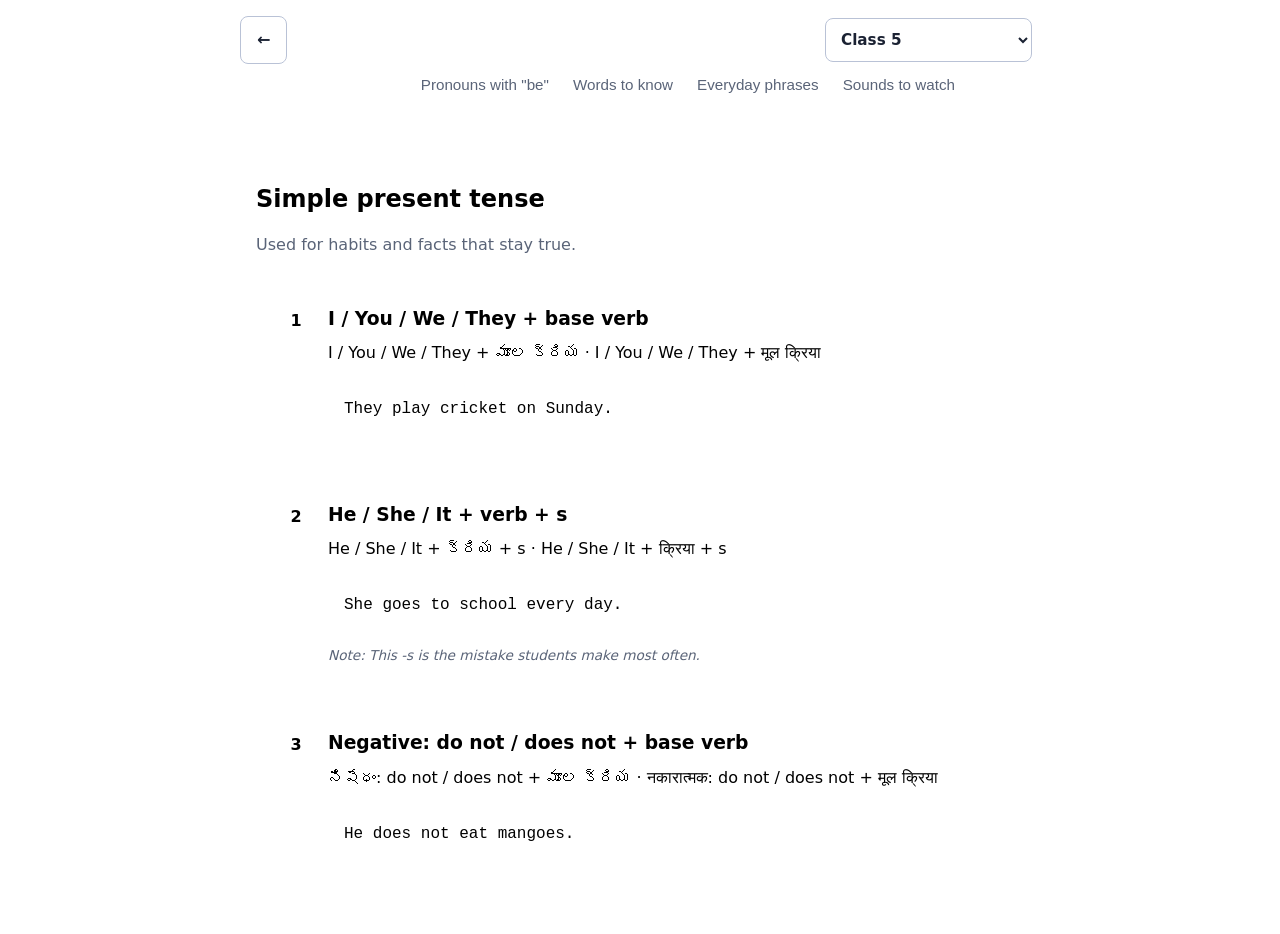
==== cheatsheet.html @ b056f072 "Rebuild as a multi-page quiz app with runtime question generation Replaces the single-file prototype" ====
<!doctype html>
<html lang="en">
<head>
  <meta charset="utf-8">
  <meta name="viewport" content="width=device-width, initial-scale=1">
  <title>Cheatsheet — QuizMaster</title>
  <meta name="description" content="Class reference sheet: grammar rules, vocabulary and phrases in English, Telugu and Hindi.">
  <link rel="stylesheet" href="assets/home.css">
  <link rel="stylesheet" href="assets/quiz.css">
</head>
<body class="quiz-body">

  <div id="cheatsheet-screen">
    <header class="page-header sticky-header">
      <div class="header-inner">
        <a id="btn-back" class="btn btn-icon" href="index.html" aria-label="Back to setup">←</a>
        <h1 class="page-title mb-0">Cheatsheet</h1>
        <div class="class-badge">
          <label class="sr-only" for="cs-class-select">Class</label>
          <select id="cs-class-select"></select>
        </div>
      </div>
      <div id="cheatsheet-tabs" class="tabs-scrollable mt-2"></div>
    </header>

    <main id="cheatsheet-content" class="cheatsheet-main"></main>
  </div>

<script src="assets/data-loader.js"></script>
  <script src="assets/cheatsheet.js"></script>
  <script>
  (function () {
    'use strict';

    var selectEl  = document.getElementById('cs-class-select');
    var tabsEl    = document.getElementById('cheatsheet-tabs');
    var contentEl = document.getElementById('cheatsheet-content');
    var csData    = null;

    function savedClass() {
      try {
        var cfg = JSON.parse(localStorage.getItem('quizSessionConfig'));
        return cfg && cfg.class ? Number(cfg.class) : null;
      } catch (e) { return null; }
    }

    function requestedClass() {
      var m = /[?&]class=(\d+)/.exec(window.location.search);
      return m ? Number(m[1]) : null;
    }

    function classesWithSheets() {
      if (!csData || !csData.sheets) return [];
      return csData.sheets.map(function (s) { return s.class; }).sort(function (a, b) { return a - b; });
    }

    function buildSelect(selected) {
      var available = classesWithSheets();
      selectEl.innerHTML = '';
      for (var c = 1; c <= 10; c++) {
        var opt = document.createElement('option');
        opt.value = String(c);
        opt.textContent = 'Class ' + c + (available.indexOf(c) === -1 ? ' \u00b7 none yet' : '');
        selectEl.appendChild(opt);
      }
      selectEl.value = String(selected);
    }

    function show(classNumber) {
      var sheet = window.Cheatsheet.findSheet(csData, classNumber);
      if (!sheet) {
        tabsEl.innerHTML = '';
        contentEl.innerHTML = '<div class="cs-section active">' +
          '<h2 class="cs-section-title">Nothing here yet</h2>' +
          '<p class="cs-section-desc">No cheatsheet has been written for Class ' +
          classNumber + ' yet. Try Class ' + (classesWithSheets().join(' or Class ') || '5') + '.</p></div>';
        return;
      }
      window.Cheatsheet.render(sheet, tabsEl, contentEl);
    }

    function start(data) {
      csData = data;
      var initial = requestedClass() || savedClass() || classesWithSheets()[0] || 5;
      buildSelect(initial);
      show(initial);
      selectEl.addEventListener('change', function () {
        show(Number(selectEl.value));
      });
    }

    DataLoader.loadOne('data/en-te-hi-cheatsheet.json', 'data/en-te-hi-cheatsheet.json')
      .then(function (res) { start(res.data); })
      .catch(function (err) {
        contentEl.innerHTML = '<div class="cs-section active">' +
          '<h2 class="cs-section-title">Could not load the cheatsheet</h2>' +
          '<p class="cs-section-desc">Please open this page from the setup screen.</p></div>';
        if (window.console) console.error('[QuizMaster] cheatsheet load failed:', err);
      });
  })();
  </script>
  <!-- Offline Data Fallbacks (Injected by build_offline.py) -->
  <script type="application/json" data-file="data/en-te-hi-cheatsheet.json">
{
  "$schema": "../schemas/cheatsheet.schema.json",
  "schemaVersion": "1.0.0",
  "fileType": "cheatsheet",
  "languages": ["en", "te", "hi"],
  "updated": "2026-08-01",
  "description": "Browsable reference sheets for Class 5 and Class 8. Five sections each, one of every section type.",
  "sheets": [
    {
      "class": 5,
      "title": {
        "en": "Class 5 — English reference sheet",
        "te": "5వ తరగతి — ఆంగ్ల సూచిక పత్రం",
        "hi": "कक्षा 5 — अंग्रेज़ी संदर्भ पत्र"
      },
      "sections": [
        {
          "id": "c5-simple-present",
          "type": "rules",
          "category": "Grammar",
          "title": {
            "en": "Simple present tense",
            "te": "సింపుల్ ప్రెజెంట్ కాలం",
            "hi": "सिंपल प्रेज़ेंट काल"
          },
          "summary": {
            "en": "Used for habits and facts that stay true.",
            "te": "అలవాట్లకు, ఎప్పుడూ నిజమైన విషయాలకు వాడతారు.",
            "hi": "आदतों और हमेशा सच रहने वाली बातों के लिए प्रयोग होता है।"
          },
          "quizLink": { "category": "Grammar", "tags": ["tenses", "beginner"] },
          "items": [
            {
              "id": "c5-sp-1",
              "rule": {
                "en": "I / You / We / They + base verb",
                "te": "I / You / We / They + మూల క్రియ",
                "hi": "I / You / We / They + मूल क्रिया"
              },
              "examples": [
                { "en": "They play cricket on Sunday.", "te": "They play cricket on Sunday.", "hi": "They play cricket on Sunday." }
              ]
            },
            {
              "id": "c5-sp-2",
              "rule": {
                "en": "He / She / It + verb + s",
                "te": "He / She / It + క్రియ + s",
                "hi": "He / She / It + क्रिया + s"
              },
              "examples": [
                { "en": "She goes to school every day.", "te": "She goes to school every day.", "hi": "She goes to school every day." }
              ],
              "note": {
                "en": "This -s is the mistake students make most often.",
                "te": "విద్యార్థులు ఎక్కువగా పొరపాటు చేసేది ఈ -s దగ్గరే.",
                "hi": "छात्र सबसे अधिक ग़लती इसी -s में करते हैं।"
              }
            },
            {
              "id": "c5-sp-3",
              "rule": {
                "en": "Negative: do not / does not + base verb",
                "te": "నిషేధం: do not / does not + మూల క్రియ",
                "hi": "नकारात्मक: do not / does not + मूल क्रिया"
              },
              "examples": [
                { "en": "He does not eat mangoes.", "te": "He does not eat mangoes.", "hi": "He does not eat mangoes." }
              ]
            }
          ]
        },
        {
          "id": "c5-pronoun-table",
          "type": "table",
          "category": "Grammar",
          "title": {
            "en": "Pronouns with \"be\"",
            "te": "\"be\" క్రియతో సర్వనామాలు",
            "hi": "\"be\" के साथ सर्वनाम"
          },
          "quizLink": { "category": "Grammar", "tags": ["beginner", "pronouns"] },
          "columns": [
            { "en": "Pronoun", "te": "సర్వనామం", "hi": "सर्वनाम" },
            { "en": "Present", "te": "వర్తమానం", "hi": "वर्तमान" },
            { "en": "Past", "te": "భూతకాలం", "hi": "भूतकाल" }
          ],
          "rows": [
            [
              { "en": "I", "te": "నేను", "hi": "मैं" },
              { "en": "am", "te": "am", "hi": "am" },
              { "en": "was", "te": "was", "hi": "was" }
            ],
            [
              { "en": "You / We / They", "te": "నువ్వు / మేము / వాళ్ళు", "hi": "तुम / हम / वे" },
              { "en": "are", "te": "are", "hi": "are" },
              { "en": "were", "te": "were", "hi": "were" }
            ],
            [
              { "en": "He / She / It", "te": "అతను / ఆమె / అది", "hi": "वह / यह" },
              { "en": "is", "te": "is", "hi": "is" },
              { "en": "was", "te": "was", "hi": "was" }
            ]
          ]
        },
        {
          "id": "c5-core-vocabulary",
          "type": "vocab-list",
          "category": "Vocabulary Building",
          "title": {
            "en": "Words to know",
            "te": "తెలుసుకోవలసిన పదాలు",
            "hi": "जानने योग्य शब्द"
          },
          "quizLink": { "category": "Vocabulary Building", "tags": ["intermediate"] },
          "items": [
            {
              "term": { "en": "courage", "te": "ధైర్యం", "hi": "साहस" },
              "partOfSpeech": "noun",
              "example": {
                "en": "She showed great courage during the flood.",
                "te": "వరద సమయంలో ఆమె ఎంతో ధైర్యాన్ని చూపింది.",
                "hi": "बाढ़ के समय उसने बहुत साहस दिखाया।"
              },
              "sourceId": "voc-courage"
            },
            {
              "term": { "en": "gather", "te": "సేకరించు", "hi": "इकट्ठा करना" },
              "partOfSpeech": "verb",
              "sourceId": "voc-gather"
            },
            {
              "term": { "en": "generous", "te": "ఉదారమైన", "hi": "उदार" },
              "partOfSpeech": "adjective",
              "sourceId": "voc-generous"
            },
            {
              "term": { "en": "journey", "te": "ప్రయాణం", "hi": "यात्रा" },
              "partOfSpeech": "noun",
              "sourceId": "voc-journey"
            }
          ]
        },
        {
          "id": "c5-everyday-phrases",
          "type": "phrase-list",
          "category": "Phrase Learning",
          "title": {
            "en": "Everyday phrases",
            "te": "నిత్యజీవిత పదబంధాలు",
            "hi": "रोज़मर्रा के वाक्यांश"
          },
          "quizLink": { "category": "Phrase Learning", "tags": ["daily"] },
          "items": [
            {
              "phrase": { "en": "Excuse me", "te": "క్షమించండి", "hi": "सुनिए / माफ़ कीजिए" },
              "meaning": {
                "en": "a polite way to get attention or to pass by",
                "te": "దృష్టిని ఆకర్షించడానికి లేదా పక్కనుంచి వెళ్ళడానికి మర్యాదపూర్వక మాట",
                "hi": "ध्यान खींचने या पास से निकलने का विनम्र तरीका"
              },
              "register": "neutral",
              "sourceId": "phr-excuse-me"
            },
            {
              "phrase": { "en": "By the way", "te": "అన్నట్టు", "hi": "वैसे" },
              "meaning": {
                "en": "used to add something off the main topic",
                "te": "ప్రధాన విషయం కాని దాన్ని జోడించడానికి",
                "hi": "मुख्य विषय से हटकर कुछ जोड़ने के लिए"
              },
              "register": "informal",
              "sourceId": "phr-by-the-way"
            },
            {
              "phrase": { "en": "As soon as possible", "te": "వీలైనంత త్వరగా", "hi": "जितनी जल्दी हो सके" },
              "meaning": {
                "en": "at the earliest time you can manage",
                "te": "సాధ్యమైనంత తొందరగా",
                "hi": "जितना जल्दी संभव हो"
              },
              "register": "neutral",
              "sourceId": "phr-asap"
            }
          ]
        },
        {
          "id": "c5-speaking-tips",
          "type": "tips",
          "category": "Pronunciation Awareness",
          "title": {
            "en": "Sounds to watch",
            "te": "గమనించవలసిన ధ్వనులు",
            "hi": "ध्यान देने योग्य ध्वनियाँ"
          },
          "quizLink": { "category": "Pronunciation Awareness", "tags": ["beginner"] },
          "items": [
            {
              "tip": {
                "en": "\"v\" and \"w\" are different: van and won do not start alike.",
                "te": "\"v\", \"w\" వేరు వేరు: van, won ఒకేలా మొదలవవు.",
                "hi": "\"v\" और \"w\" अलग हैं: van और won की शुरुआत एक जैसी नहीं है।"
              }
            },
            {
              "tip": {
                "en": "The -ed ending is often just a /t/ or /d/ sound, not a full syllable: walked = walkt.",
                "te": "-ed చివర తరచుగా కేవలం /t/ లేదా /d/ ధ్వని మాత్రమే, పూర్తి అక్షరం కాదు: walked = walkt.",
                "hi": "-ed का अंत अक्सर सिर्फ़ /t/ या /d/ ध्वनि होता है, पूरा अक्षर नहीं: walked = walkt।"
              }
            },
            {
              "tip": {
                "en": "Say the final -s in plurals; books without the s sounds like book.",
                "te": "బహువచనంలో చివరి -s ను స్పష్టంగా పలకండి; s లేకుంటే books అనేది book లా వినిపిస్తుంది.",
                "hi": "बहुवचन में अंतिम -s बोलिए; s के बिना books, book जैसा सुनाई देता है।"
              }
            }
          ]
        }
      ]
    },
    {
      "class": 8,
      "title": {
        "en": "Class 8 — English reference sheet",
        "te": "8వ తరగతి — ఆంగ్ల సూచిక పత్రం",
        "hi": "कक्षा 8 — अंग्रेज़ी संदर्भ पत्र"
      },
      "sections": [
        {
          "id": "c8-tense-overview",
          "type": "table",
          "category": "Grammar",
          "title": {
            "en": "Tense overview",
            "te": "కాలాల సమగ్ర పట్టిక",
            "hi": "काल की सारणी"
          },
          "summary": {
            "en": "The six tenses used most often in Class 8 writing.",
            "te": "8వ తరగతి రచనలో ఎక్కువగా వాడే ఆరు కాలాలు.",
            "hi": "कक्षा 8 के लेखन में सबसे अधिक प्रयोग होने वाले छह काल।"
          },
          "quizLink": { "category": "Grammar", "tags": ["tenses", "advanced"] },
          "columns": [
            { "en": "Tense", "te": "కాలం", "hi": "काल" },
            { "en": "Form", "te": "రూపం", "hi": "रूप" },
            { "en": "Example", "te": "ఉదాహరణ", "hi": "उदाहरण" }
          ],
          "rows": [
            [
              { "en": "Simple present", "te": "సింపుల్ ప్రెజెంట్", "hi": "सिंपल प्रेज़ेंट" },
              { "en": "verb / verb + s", "te": "క్రియ / క్రియ + s", "hi": "क्रिया / क्रिया + s" },
              { "en": "She writes daily.", "te": "She writes daily.", "hi": "She writes daily." }
            ],
            [
              { "en": "Present continuous", "te": "ప్రెజెంట్ కంటిన్యువస్", "hi": "प्रेज़ेंट कंटीन्यूअस" },
              { "en": "is / am / are + verb-ing", "te": "is / am / are + క్రియ-ing", "hi": "is / am / are + क्रिया-ing" },
              { "en": "She is writing now.", "te": "She is writing now.", "hi": "She is writing now." }
            ],
            [
              { "en": "Present perfect", "te": "ప్రెజెంట్ పర్ఫెక్ట్", "hi": "प्रेज़ेंट परफ़ेक्ट" },
              { "en": "has / have + past participle", "te": "has / have + భూతకృదంతం", "hi": "has / have + भूतकालिक कृदंत" },
              { "en": "She has written it.", "te": "She has written it.", "hi": "She has written it." }
            ],
            [
              { "en": "Simple past", "te": "సింపుల్ పాస్ట్", "hi": "सिंपल पास्ट" },
              { "en": "verb + ed / irregular form", "te": "క్రియ + ed / అక్రమ రూపం", "hi": "क्रिया + ed / अनियमित रूप" },
              { "en": "She wrote yesterday.", "te": "She wrote yesterday.", "hi": "She wrote yesterday." }
            ],
            [
              { "en": "Past continuous", "te": "పాస్ట్ కంటిన్యువస్", "hi": "पास्ट कंटीन्यूअस" },
              { "en": "was / were + verb-ing", "te": "was / were + క్రియ-ing", "hi": "was / were + क्रिया-ing" },
              { "en": "She was writing then.", "te": "She was writing then.", "hi": "She was writing then." }
            ],
            [
              { "en": "Simple future", "te": "సింపుల్ ఫ్యూచర్", "hi": "सिंपल फ़्यूचर" },
              { "en": "will + base verb", "te": "will + మూల క్రియ", "hi": "will + मूल क्रिया" },
              { "en": "She will write tomorrow.", "te": "She will write tomorrow.", "hi": "She will write tomorrow." }
            ]
          ]
        },
        {
          "id": "c8-active-passive",
          "type": "rules",
          "category": "Grammar",
          "title": {
            "en": "Active to passive voice",
            "te": "కర్తరి నుండి కర్మణి వాక్యం",
            "hi": "कर्तृवाच्य से कर्मवाच्य"
          },
          "quizLink": { "category": "Grammar", "tags": ["voice", "advanced"] },
          "items": [
            {
              "id": "c8-ap-1",
              "rule": {
                "en": "Object becomes the subject, verb becomes be + past participle, old subject follows \"by\".",
                "te": "కర్మ కర్తగా మారుతుంది, క్రియ be + భూతకృదంతం అవుతుంది, పాత కర్త \"by\" తర్వాత వస్తుంది.",
                "hi": "कर्म कर्ता बन जाता है, क्रिया be + भूतकालिक कृदंत हो जाती है, पुराना कर्ता \"by\" के बाद आता है।"
              },
              "examples": [
                { "en": "Ravi wrote the letter. → The letter was written by Ravi.", "te": "Ravi wrote the letter. → The letter was written by Ravi.", "hi": "Ravi wrote the letter. → The letter was written by Ravi." }
              ]
            },
            {
              "id": "c8-ap-2",
              "rule": {
                "en": "The tense of the original verb is carried by \"be\", not by the participle.",
                "te": "మూల క్రియ కాలం \"be\" ద్వారా వ్యక్తమవుతుంది, భూతకృదంతం ద్వారా కాదు.",
                "hi": "मूल क्रिया का काल \"be\" से व्यक्त होता है, कृदंत से नहीं।"
              },
              "examples": [
                { "en": "They are cleaning the hall. → The hall is being cleaned.", "te": "They are cleaning the hall. → The hall is being cleaned.", "hi": "They are cleaning the hall. → The hall is being cleaned." }
              ],
              "note": {
                "en": "Drop \"by them / by people\" when the doer is obvious or unimportant.",
                "te": "చేసినవారు స్పష్టంగా ఉన్నప్పుడు లేదా ముఖ్యం కానప్పుడు \"by them / by people\" ను వదిలేయండి.",
                "hi": "जब करने वाला स्पष्ट या अमहत्वपूर्ण हो तो \"by them / by people\" हटा दीजिए।"
              }
            }
          ]
        },
        {
          "id": "c8-register-phrases",
          "type": "phrase-list",
          "category": "Formal vs Informal English",
          "title": {
            "en": "Informal phrase → formal equivalent",
            "te": "అనధికారిక పదబంధం → అధికారిక రూపం",
            "hi": "अनौपचारिक वाक्यांश → औपचारिक रूप"
          },
          "summary": {
            "en": "Use the formal column in letters, applications and exam answers.",
            "te": "ఉత్తరాలు, దరఖాస్తులు, పరీక్ష సమాధానాలలో అధికారిక వరుసను వాడండి.",
            "hi": "पत्रों, आवेदनों और परीक्षा उत्तरों में औपचारिक स्तंभ का प्रयोग कीजिए।"
          },
          "quizLink": { "category": "Formal vs Informal English", "tags": ["register", "advanced"] },
          "items": [
            {
              "phrase": { "en": "By the way → Incidentally", "te": "By the way → Incidentally", "hi": "By the way → Incidentally" },
              "meaning": {
                "en": "adds a side point",
                "te": "అనుబంధ అంశాన్ని జోడిస్తుంది",
                "hi": "एक अतिरिक्त बात जोड़ता है"
              },
              "register": "formal",
              "sourceId": "phr-by-the-way"
            },
            {
              "phrase": { "en": "In a nutshell → In summary", "te": "In a nutshell → In summary", "hi": "In a nutshell → In summary" },
              "meaning": {
                "en": "states something briefly",
                "te": "క్లుప్తంగా చెబుతుంది",
                "hi": "संक्षेप में बताता है"
              },
              "register": "formal",
              "sourceId": "phr-in-a-nutshell"
            },
            {
              "phrase": { "en": "To be honest → Frankly speaking", "te": "To be honest → Frankly speaking", "hi": "To be honest → Frankly speaking" },
              "meaning": {
                "en": "introduces your real opinion",
                "te": "మీ నిజమైన అభిప్రాయాన్ని పరిచయం చేస్తుంది",
                "hi": "आपकी असली राय प्रस्तुत करता है"
              },
              "register": "formal",
              "sourceId": "phr-to-be-honest"
            },
            {
              "phrase": { "en": "At the end of the day → Ultimately", "te": "At the end of the day → Ultimately", "hi": "At the end of the day → Ultimately" },
              "meaning": {
                "en": "states the final, most important point",
                "te": "చివరి, అత్యంత ముఖ్యమైన అంశాన్ని చెబుతుంది",
                "hi": "अंतिम, सबसे महत्वपूर्ण बात कहता है"
              },
              "register": "formal",
              "sourceId": "phr-end-of-the-day"
            }
          ]
        },
        {
          "id": "c8-common-errors",
          "type": "rules",
          "category": "Error Correction",
          "title": {
            "en": "Mistakes to check before you submit",
            "te": "సమర్పించే ముందు తనిఖీ చేయవలసిన పొరపాట్లు",
            "hi": "जमा करने से पहले जाँचने योग्य ग़लतियाँ"
          },
          "quizLink": { "category": "Error Correction", "tags": ["advanced", "agreement"] },
          "items": [
            {
              "id": "c8-err-1",
              "rule": {
                "en": "\"Neither\", \"either\", \"each\" and \"every\" take a singular verb.",
                "te": "\"Neither\", \"either\", \"each\", \"every\" లతో ఏకవచన క్రియ వస్తుంది.",
                "hi": "\"Neither\", \"either\", \"each\", \"every\" के साथ एकवचन क्रिया आती है।"
              },
              "examples": [
                { "en": "Each of the girls has a badge.", "te": "Each of the girls has a badge.", "hi": "Each of the girls has a badge." }
              ]
            },
            {
              "id": "c8-err-2",
              "rule": {
                "en": "After \"did\", \"does\" and \"do\", the main verb stays in its base form.",
                "te": "\"did\", \"does\", \"do\" తర్వాత ప్రధాన క్రియ మూల రూపంలోనే ఉంటుంది.",
                "hi": "\"did\", \"does\", \"do\" के बाद मुख्य क्रिया मूल रूप में रहती है।"
              },
              "examples": [
                { "en": "Where did you go? (not: Where did you went?)", "te": "Where did you go? (not: Where did you went?)", "hi": "Where did you go? (not: Where did you went?)" }
              ]
            },
            {
              "id": "c8-err-3",
              "rule": {
                "en": "\"Since\" marks a point in time; \"for\" marks a length of time.",
                "te": "\"Since\" ఒక కాల బిందువును, \"for\" కాల వ్యవధిని సూచిస్తుంది.",
                "hi": "\"Since\" समय का एक बिंदु बताता है; \"for\" समय की अवधि बताता है।"
              },
              "examples": [
                { "en": "since 2019 / for three years", "te": "since 2019 / for three years", "hi": "since 2019 / for three years" }
              ]
            }
          ]
        },
        {
          "id": "c8-silent-letters",
          "type": "tips",
          "category": "Pronunciation Awareness",
          "title": {
            "en": "Silent letters",
            "te": "ఉచ్చరించని అక్షరాలు",
            "hi": "मौन अक्षर"
          },
          "quizLink": { "category": "Pronunciation Awareness", "tags": ["silent-letters", "advanced"] },
          "items": [
            {
              "tip": {
                "en": "kn- : the k is silent — knife, knee, knock, know.",
                "te": "kn- : k ను పలకరు — knife, knee, knock, know.",
                "hi": "kn- : k मौन रहता है — knife, knee, knock, know।"
              }
            },
            {
              "tip": {
                "en": "-mb at the end: the b is silent — comb, thumb, climb, lamb.",
                "te": "పదాంతంలో -mb: b ను పలకరు — comb, thumb, climb, lamb.",
                "hi": "अंत में -mb: b मौन रहता है — comb, thumb, climb, lamb।"
              }
            },
            {
              "tip": {
                "en": "wr- : the w is silent — write, wrong, wrist.",
                "te": "wr- : w ను పలకరు — write, wrong, wrist.",
                "hi": "wr- : w मौन रहता है — write, wrong, wrist।"
              }
            },
            {
              "tip": {
                "en": "-tle, -ten: the t is often silent — castle, listen, often.",
                "te": "-tle, -ten: t తరచుగా వినిపించదు — castle, listen, often.",
                "hi": "-tle, -ten: t अक्सर मौन होता है — castle, listen, often।"
              }
            }
          ]
        }
      ]
    }
  ]
}
  </script>

  <!-- End Offline Data -->
</body>
</html>
---- assets/home.css ----
/* QuizMaster homepage — framework-free, mobile-first (360px and up). */

:root {
  --bg: #f4f6fb;
  --surface: #ffffff;
  --surface-2: #f0f3fa;
  --border: #d9dEEA;
  --border-strong: #b9c2d6;
  --text: #1b2233;
  --text-muted: #5a6478;
  --primary: #3d5afe;
  --primary-hover: #2f49d8;
  --primary-soft: #e8ecff;
  --danger: #d32f4a;
  --danger-soft: #fdeaee;
  --success: #12805c;
  --success-soft: #e3f6ee;
  --focus: #1b6ef3;
  --radius: 12px;
  --radius-sm: 8px;
  --shadow: 0 1px 2px rgba(20, 30, 60, .06), 0 6px 20px rgba(20, 30, 60, .06);
}

@media (prefers-color-scheme: dark) {
  :root {
    --bg: #12151d;
    --surface: #1a1f2b;
    --surface-2: #222836;
    --border: #313a4d;
    --border-strong: #445067;
    --text: #e9edf6;
    --text-muted: #a3adc2;
    --primary: #7b8cff;
    --primary-hover: #93a1ff;
    --primary-soft: #262f4d;
    --danger: #ff7b90;
    --danger-soft: #3a2129;
    --success: #4ed6a5;
    --success-soft: #16302a;
    --focus: #7b8cff;
    --shadow: 0 1px 2px rgba(0, 0, 0, .3), 0 6px 20px rgba(0, 0, 0, .28);
  }
}

*, *::before, *::after { box-sizing: border-box; }

html { -webkit-text-size-adjust: 100%; }

body {
  margin: 0;
  padding: 0 0 96px;
  background: var(--bg);
  color: var(--text);
  font: 16px/1.5 system-ui, -apple-system, "Segoe UI", Roboto, "Noto Sans Telugu", "Noto Sans Devanagari", sans-serif;
}

.wrap {
  width: 100%;
  max-width: 1040px;
  margin: 0 auto;
  padding: 0 16px;
}

/* ── Accessibility helpers ─────────────────────────────────────────────── */

.sr-only {
  position: absolute;
  width: 1px; height: 1px;
  padding: 0; margin: -1px;
  overflow: hidden;
  clip: rect(0 0 0 0);
  white-space: nowrap;
  border: 0;
}

.skip-link {
  position: absolute;
  left: -9999px;
  top: 0;
  background: var(--primary);
  color: #fff;
  padding: 10px 16px;
  border-radius: 0 0 var(--radius-sm) 0;
  z-index: 20;
}
.skip-link:focus { left: 0; }

:where(a, button, input, select, textarea, [tabindex]):focus-visible {
  outline: 3px solid var(--focus);
  outline-offset: 2px;
}

/* ── Header ────────────────────────────────────────────────────────────── */

.page-header {
  background: linear-gradient(135deg, #3d5afe, #6a3dfe);
  color: #fff;
  padding: 28px 0 24px;
  margin-bottom: 20px;
}
.page-header h1 { margin: 0; font-size: 1.6rem; letter-spacing: -.01em; }
.tagline { margin: 6px 0 0; opacity: .92; font-size: .95rem; }

.source-note {
  margin: 12px 0 0;
  font-size: .82rem;
  opacity: .9;
  background: rgba(255, 255, 255, .14);
  border: 1px solid rgba(255, 255, 255, .22);
  border-radius: 999px;
  padding: 5px 12px;
  display: inline-block;
}

/* ── Cards ─────────────────────────────────────────────────────────────── */

.card {
  background: var(--surface);
  border: 1px solid var(--border);
  border-radius: var(--radius);
  box-shadow: var(--shadow);
  padding: 18px 16px;
  margin-bottom: 16px;
}
.card h2 { margin: 0 0 4px; font-size: 1.05rem; letter-spacing: .01em; }

.card-head {
  display: flex;
  flex-wrap: wrap;
  align-items: center;
  justify-content: space-between;
  gap: 8px;
  margin-bottom: 4px;
}
.bulk { display: flex; gap: 6px; }

.hint { margin: 4px 0 12px; color: var(--text-muted); font-size: .86rem; }

.error {
  margin: 8px 0 0;
  color: var(--danger);
  font-size: .84rem;
  font-weight: 500;
}

.req { color: var(--danger); }

/* ── Fields ────────────────────────────────────────────────────────────── */

.field-row {
  display: grid;
  grid-template-columns: repeat(auto-fit, minmax(200px, 1fr));
  gap: 12px;
}
.field { display: flex; flex-direction: column; min-width: 0; }
.field label { font-size: .84rem; font-weight: 600; margin-bottom: 5px; }

input[type="text"],
input[type="tel"],
select {
  width: 100%;
  font: inherit;
  font-size: .95rem;
  color: var(--text);
  background: var(--surface);
  border: 1px solid var(--border-strong);
  border-radius: var(--radius-sm);
  padding: 10px 11px;
  min-height: 44px;              /* comfortable tap target */
}
select { cursor: pointer; }

input:disabled, select:disabled { opacity: .6; }

input[aria-invalid="true"] {
  border-color: var(--danger);
  background: var(--danger-soft);
}

.field-error {
  margin: 5px 0 0;
  font-size: .78rem;
  color: var(--danger);
  min-height: 1em;
}

.group { border: 0; padding: 0; margin: 16px 0 0; }
.group legend { font-size: .84rem; font-weight: 600; padding: 0; }

/* ── Chips (languages, tags) ───────────────────────────────────────────── */

.chip-row { display: flex; flex-wrap: wrap; gap: 8px; }

.chip { position: relative; display: inline-flex; }
.chip input {
  position: absolute;
  opacity: 0;
  width: 100%; height: 100%;
  margin: 0;
  cursor: pointer;
}
.chip span {
  display: inline-flex;
  align-items: center;
  gap: 6px;
  border: 1px solid var(--border-strong);
  background: var(--surface-2);
  border-radius: 999px;
  padding: 9px 14px;
  font-size: .88rem;
  min-height: 42px;
  cursor: pointer;
  transition: background .12s, border-color .12s, color .12s;
}
.chip input:checked + span {
  background: var(--primary);
  border-color: var(--primary);
  color: #fff;
  font-weight: 600;
}
.chip input:focus-visible + span { outline: 3px solid var(--focus); outline-offset: 2px; }
.chip span:hover { border-color: var(--primary); }

.chip .native { opacity: .85; font-size: .82rem; }
.chip input:checked + span .native { opacity: .95; }

.tag-block { margin-top: 14px; }
.tag-heading {
  margin: 0 0 8px;
  font-size: .76rem;
  text-transform: uppercase;
  letter-spacing: .06em;
  color: var(--text-muted);
}

.chip-remove {
  border: 0;
  background: transparent;
  color: inherit;
  font-size: 1rem;
  line-height: 1;
  padding: 0 0 0 2px;
  cursor: pointer;
  opacity: .75;
}
.chip-remove:hover { opacity: 1; }

.add-row { display: flex; gap: 8px; flex-wrap: wrap; }
.add-row input { flex: 1 1 200px; min-width: 0; }

/* ── Checkbox grid (categories) ────────────────────────────────────────── */

.check-grid {
  display: grid;
  grid-template-columns: repeat(auto-fill, minmax(240px, 1fr));
  gap: 8px;
}

.check {
  display: flex;
  align-items: flex-start;
  gap: 10px;
  border: 1px solid var(--border);
  border-radius: var(--radius-sm);
  padding: 11px 12px;
  background: var(--surface-2);
  cursor: pointer;
  font-size: .88rem;
  min-height: 44px;
  transition: background .12s, border-color .12s;
}
.check:hover { border-color: var(--primary); }
.check input { width: 18px; height: 18px; margin: 1px 0 0; flex: none; accent-color: var(--primary); }
.check:has(input:checked) { background: var(--primary-soft); border-color: var(--primary); }
.check:has(input:focus-visible) { outline: 3px solid var(--focus); outline-offset: 2px; }

/* ── Students ──────────────────────────────────────────────────────────── */

.student-card {
  border: 1px solid var(--border);
  border-radius: var(--radius-sm);
  padding: 14px 12px;
  margin-bottom: 12px;
  background: var(--surface-2);
}

.student-head {
  display: flex;
  align-items: center;
  justify-content: space-between;
  gap: 8px;
  margin-bottom: 10px;
}
.student-title { margin: 0; font-size: .95rem; }

.student-fields {
  display: grid;
  grid-template-columns: repeat(auto-fit, minmax(190px, 1fr));
  gap: 12px;
}

/* ── Buttons ───────────────────────────────────────────────────────────── */

.btn {
  font: inherit;
  font-weight: 600;
  border-radius: var(--radius-sm);
  border: 1px solid var(--border-strong);
  background: var(--surface);
  color: var(--text);
  padding: 11px 16px;
  min-height: 44px;
  cursor: pointer;
  transition: background .12s, border-color .12s, opacity .12s;
}
.btn:hover:not(:disabled) { border-color: var(--primary); color: var(--primary); }

.btn-sm { padding: 7px 12px; min-height: 38px; font-size: .84rem; }

.btn-primary {
  background: var(--primary);
  border-color: var(--primary);
  color: #fff;
}
.btn-primary:hover:not(:disabled) { background: var(--primary-hover); border-color: var(--primary-hover); color: #fff; }

.btn-ghost { background: transparent; border-color: transparent; color: var(--text-muted); }
.btn-ghost:hover:not(:disabled) { background: var(--surface-2); }

.btn-danger { color: var(--danger); border-color: transparent; background: transparent; }
.btn-danger:hover:not(:disabled) { background: var(--danger-soft); border-color: var(--danger); color: var(--danger); }

.btn:disabled { opacity: .5; cursor: not-allowed; }

/* .btn on an <a> (e.g. the Cheatsheet link) needs the button box explicitly. */
a.btn {
  display: inline-flex;
  align-items: center;
  justify-content: center;
  text-decoration: none;
}

/* ── Action bar ────────────────────────────────────────────────────────── */

.action-bar {
  position: sticky;
  bottom: 0;
  z-index: 10;
  display: flex;
  flex-wrap: wrap;
  align-items: center;
  justify-content: space-between;
  gap: 10px;
  background: var(--surface);
  border: 1px solid var(--border);
  border-radius: var(--radius);
  box-shadow: var(--shadow);
  padding: 12px 14px;
  margin: 4px 0 16px;
}
.summary { font-size: .84rem; color: var(--text-muted); flex: 1 1 220px; min-width: 0; }
.summary strong { color: var(--text); }
.summary .blocked { color: var(--danger); font-weight: 600; }
.summary .ready { color: var(--success); font-weight: 600; }

.action-buttons { display: flex; gap: 8px; flex: 0 0 auto; }

/* ── Banner ────────────────────────────────────────────────────────────── */

.banner {
  display: flex;
  flex-wrap: wrap;
  align-items: center;
  justify-content: space-between;
  gap: 10px;
  background: var(--success-soft);
  border: 1px solid var(--success);
  border-radius: var(--radius);
  padding: 12px 14px;
  margin-bottom: 16px;
}
.banner p { margin: 0; font-size: .88rem; }
.banner-actions { display: flex; gap: 8px; }

/* ── Hand-off preview ──────────────────────────────────────────────────── */

.handoff pre {
  background: var(--surface-2);
  border: 1px solid var(--border);
  border-radius: var(--radius-sm);
  padding: 12px;
  overflow-x: auto;             /* long JSON lines scroll, page never does */
  font-size: .8rem;
  line-height: 1.45;
  margin: 0;
  max-height: 340px;
}
code {
  background: var(--surface-2);
  border: 1px solid var(--border);
  border-radius: 4px;
  padding: 1px 5px;
  font-size: .84em;
}

/* ── Narrow phones ─────────────────────────────────────────────────────── */

@media (max-width: 420px) {
  .page-header { padding: 20px 0 18px; }
  .page-header h1 { font-size: 1.35rem; }
  .card { padding: 15px 13px; }
  .check-grid { grid-template-columns: 1fr; }
  .student-fields { grid-template-columns: 1fr; }
  .action-buttons { width: 100%; }
  .action-buttons .btn { flex: 1; }
}

@media (prefers-reduced-motion: reduce) {
  * { transition: none !important; animation: none !important; }
}
---- assets/quiz.css ----
/* quiz.css — Styling for the quiz experience, results, and cheatsheet */

/* --- Layout & Reset Additions --- */
.quiz-body {
  background: var(--bg-body);
  color: var(--text-main);
  height: 100vh;
  height: 100dvh;
  overflow-y: auto;
  display: flex;
  flex-direction: column;
}

.full-screen-center {
  position: fixed;
  inset: 0;
  display: flex;
  align-items: center;
  justify-content: center;
  background: var(--bg-body);
  z-index: 1000;
}

.loader-content, .error-content, .handoff-content {
  max-width: 400px;
  width: 90%;
  padding: 2rem;
  text-align: center;
}

/* Spinner */
.spinner {
  width: 40px;
  height: 40px;
  border: 4px solid var(--border-color);
  border-top-color: var(--primary-color);
  border-radius: 50%;
  animation: spin 1s linear infinite;
  margin: 0 auto 1rem;
}
@keyframes spin { to { transform: rotate(360deg); } }

/* --- Header & Progress --- */
.quiz-interface {
  max-width: 800px;
  width: 100%;
  margin: 0 auto;
  padding: 1rem;
  display: flex;
  flex-direction: column;
  min-height: 100vh;
}

.quiz-header {
  margin-bottom: 1.5rem;
}

.quiz-header-top {
  display: flex;
  justify-content: space-between;
  align-items: center;
  margin-bottom: 1rem;
}

.student-info {
  display: flex;
  align-items: center;
  gap: 0.5rem;
  font-weight: 600;
  color: var(--text-main);
}

.student-avatar {
  background: var(--bg-panel);
  border: 1px solid var(--border-color);
  width: 32px; height: 32px;
  border-radius: 50%;
  display: flex; align-items: center; justify-content: center;
  font-size: 0.9rem;
}

.quiz-stats-header {
  display: flex;
  gap: 0.75rem;
}

.stat-pill {
  background: var(--bg-panel);
  border: 1px solid var(--border-color);
  padding: 0.25rem 0.75rem;
  border-radius: 99px;
  font-size: 0.85rem;
  display: flex;
  gap: 0.5rem;
  align-items: center;
}
.stat-label { color: var(--text-muted); text-transform: uppercase; font-size: 0.75rem; font-weight: 600; }
.stat-val { font-weight: 700; color: var(--primary-color); font-variant-numeric: tabular-nums; }

.progress-container {
  background: var(--bg-panel);
  border-radius: 12px;
  padding: 1rem;
  border: 1px solid var(--border-color);
  box-shadow: var(--shadow-sm);
}

.progress-labels {
  display: flex;
  justify-content: space-between;
  align-items: center;
  margin-bottom: 0.5rem;
  font-size: 0.85rem;
  font-weight: 600;
}

.category-badge {
  background: var(--primary-light);
  color: var(--primary-color);
  padding: 0.15rem 0.5rem;
  border-radius: 4px;
  font-size: 0.75rem;
}

.progress-bar-bg {
  height: 8px;
  background: var(--bg-body);
  border-radius: 99px;
  overflow: hidden;
}

.progress-bar-fill {
  height: 100%;
  background: linear-gradient(90deg, var(--primary-color), var(--secondary-color));
  border-radius: 99px;
  transition: width 0.4s cubic-bezier(0.4, 0, 0.2, 1);
}

/* --- Question Area --- */
.quiz-main {
  flex: 1;
  display: flex;
  flex-direction: column;
}

.question-container {
  background: var(--bg-panel);
  border-radius: 16px;
  padding: 1.5rem;
  border: 1px solid var(--border-color);
  box-shadow: var(--shadow-md);
  margin-bottom: 1.5rem;
  animation: slideUpFade 0.4s ease-out forwards;
}

@keyframes slideUpFade {
  from { opacity: 0; transform: translateY(15px); }
  to { opacity: 1; transform: translateY(0); }
}

.question-tags {
  display: flex;
  flex-wrap: wrap;
  gap: 0.5rem;
  margin-bottom: 1rem;
}
.tag-badge {
  font-size: 0.7rem;
  background: var(--bg-body);
  color: var(--text-muted);
  padding: 0.2rem 0.5rem;
  border-radius: 99px;
  border: 1px solid var(--border-color);
}

.question-text {
  font-size: 1.25rem;
  font-weight: 600;
  line-height: 1.4;
  margin-bottom: 1.5rem;
}
.question-text .text-te { color: var(--text-muted); font-size: 1.1rem; margin-top: 0.25rem; font-weight: 500; }
.question-text .text-hi { color: var(--text-muted); font-size: 1.1rem; margin-top: 0.25rem; font-weight: 500; }

.question-interactive {
  min-height: 150px;
}

/* --- MCQ Options --- */
.mcq-options {
  display: flex;
  flex-direction: column;
  gap: 0.75rem;
}

.mcq-option {
  background: var(--bg-body);
  border: 2px solid var(--border-color);
  border-radius: 12px;
  padding: 1rem;
  display: flex;
  align-items: center;
  gap: 1rem;
  cursor: pointer;
  transition: all 0.2s;
  text-align: left;
  width: 100%;
  font-size: 1rem;
  color: var(--text-main);
}

.mcq-option:hover:not(:disabled) {
  border-color: var(--primary-color);
  background: var(--primary-light);
}

.mcq-letter {
  background: var(--bg-panel);
  border: 1px solid var(--border-color);
  color: var(--text-muted);
  width: 28px; height: 28px;
  display: flex; align-items: center; justify-content: center;
  border-radius: 6px;
  font-size: 0.85rem;
  font-weight: 600;
  flex-shrink: 0;
}

.mcq-option:hover:not(:disabled) .mcq-letter {
  background: var(--primary-color);
  color: white;
  border-color: var(--primary-color);
}

/* States */
.mcq-option.correct {
  border-color: var(--success-color);
  background: #f0fdf4;
  color: #166534;
}
.mcq-option.correct .mcq-letter {
  background: var(--success-color);
  color: white;
  border-color: var(--success-color);
}
.mcq-option.wrong {
  border-color: var(--danger-color);
  background: #fef2f2;
  color: #991b1b;
  animation: shake 0.4s;
}
.mcq-option.wrong .mcq-letter {
  background: var(--danger-color);
  color: white;
  border-color: var(--danger-color);
}
.mcq-option:disabled {
  cursor: default;
  opacity: 0.7;
}

@keyframes shake {
  0%, 100% { transform: translateX(0); }
  25% { transform: translateX(-5px); }
  75% { transform: translateX(5px); }
}

/* --- True/False --- */
.tf-options {
  display: grid;
  grid-template-columns: 1fr 1fr;
  gap: 1rem;
}

.tf-option {
  padding: 1.5rem 1rem;
  border-radius: 12px;
  border: 2px solid var(--border-color);
  background: var(--bg-body);
  font-size: 1.25rem;
  font-weight: 600;
  cursor: pointer;
  transition: all 0.2s;
  text-align: center;
}
.tf-option:hover:not(:disabled) {
  background: var(--primary-light);
  border-color: var(--primary-color);
  transform: translateY(-2px);
}
.tf-option.correct { border-color: var(--success-color); background: #f0fdf4; color: #166534; }
.tf-option.wrong { border-color: var(--danger-color); background: #fef2f2; color: #991b1b; animation: shake 0.4s; }

/* --- Flip Card --- */
.flip-card-scene {
  perspective: 1000px;
  min-height: 200px;
}
.flip-card-inner {
  position: relative;
  width: 100%;
  height: 100%;
  text-align: center;
  transition: transform 0.6s cubic-bezier(0.4, 0, 0.2, 1);
  transform-style: preserve-3d;
}
.flip-card-scene.is-flipped .flip-card-inner {
  transform: rotateY(180deg);
}

.flip-card-front, .flip-card-back {
  position: absolute;
  top: 0; left: 0;
  width: 100%; height: 100%;
  -webkit-backface-visibility: hidden;
  backface-visibility: hidden;
  border-radius: 12px;
}
.flip-card-front {
  background: linear-gradient(135deg, var(--primary-light), #fff);
  border: 2px dashed var(--primary-color);
  display: flex;
  flex-direction: column;
  align-items: center;
  justify-content: center;
  padding: 2rem;
  cursor: pointer;
}
.flip-card-front:hover { background: #f0f3ff; }
.flip-card-icon { font-size: 2rem; margin-bottom: 1rem; }
.flip-card-back {
  transform: rotateY(180deg);
  background: var(--bg-panel);
  position: relative;
}

/* --- Drag Drop (Tap to place) --- */
.dd-container {
  display: flex;
  flex-direction: column;
  gap: 1.5rem;
}
.dd-source {
  display: flex;
  flex-wrap: wrap;
  gap: 0.75rem;
  padding: 1rem;
  background: var(--bg-body);
  border-radius: 12px;
  min-height: 80px;
}
.dd-token {
  background: var(--bg-panel);
  border: 2px solid var(--border-color);
  padding: 0.5rem 1rem;
  border-radius: 8px;
  font-weight: 500;
  cursor: pointer;
  box-shadow: 0 2px 4px rgba(0,0,0,0.05);
  transition: transform 0.1s;
  user-select: none;
}
.dd-token:active { transform: scale(0.95); }
.dd-token.selected {
  border-color: var(--primary-color);
  background: var(--primary-light);
  transform: scale(1.05);
  box-shadow: 0 4px 8px rgba(0,0,0,0.1);
}
.dd-token.used {
  opacity: 0.3;
  pointer-events: none;
}
.dd-target {
  display: flex;
  flex-wrap: wrap;
  gap: 0.5rem;
  align-items: center;
  line-height: 2.5;
}
.dd-slot {
  display: inline-flex;
  min-width: 60px;
  height: 40px;
  border: 2px dashed var(--border-color);
  border-radius: 8px;
  background: var(--bg-body);
  align-items: center;
  justify-content: center;
  padding: 0 0.75rem;
  cursor: pointer;
  transition: all 0.2s;
  color: var(--text-muted);
  font-size: 0.85rem;
}
.dd-slot.active-target {
  border-color: var(--primary-color);
  background: var(--primary-light);
}
.dd-slot.filled {
  border-style: solid;
  border-color: var(--primary-color);
  background: var(--bg-panel);
  color: var(--text-main);
  font-weight: 500;
  font-size: 1rem;
}
.dd-submit-btn {
  margin-top: 1rem;
  align-self: flex-end;
}

/* --- Match Pairs --- */
.mp-container {
  display: flex;
  justify-content: space-between;
  position: relative;
  gap: 2rem;
}
.mp-col {
  display: flex;
  flex-direction: column;
  gap: 1rem;
  flex: 1;
  z-index: 2;
}
.mp-item {
  background: var(--bg-body);
  border: 2px solid var(--border-color);
  padding: 1rem;
  border-radius: 8px;
  cursor: pointer;
  transition: all 0.2s;
  text-align: center;
  position: relative;
  font-weight: 500;
}
.mp-item:hover { border-color: var(--primary-color); }
.mp-item.selected {
  background: var(--primary-light);
  border-color: var(--primary-color);
  transform: scale(1.02);
}
.mp-item.paired {
  border-color: var(--text-muted);
  background: var(--bg-body);
  color: var(--text-muted);
}
/* Colors for pairs */
.mp-item.pair-0 { border-color: #ef4444; background: #fef2f2; color: #991b1b; }
.mp-item.pair-1 { border-color: #3b82f6; background: #eff6ff; color: #1e40af; }
.mp-item.pair-2 { border-color: #10b981; background: #ecfdf5; color: #065f46; }
.mp-item.pair-3 { border-color: #f59e0b; background: #fffbeb; color: #92400e; }
.mp-item.pair-4 { border-color: #8b5cf6; background: #f5f3ff; color: #5b21b6; }

.mp-canvas {
  position: absolute;
  top: 0; left: 0; width: 100%; height: 100%;
  pointer-events: none;
  z-index: 1;
}
.mp-line {
  stroke-width: 3;
  stroke-linecap: round;
}
.mp-line.pair-0 { stroke: #ef4444; }
.mp-line.pair-1 { stroke: #3b82f6; }
.mp-line.pair-2 { stroke: #10b981; }
.mp-line.pair-3 { stroke: #f59e0b; }
.mp-line.pair-4 { stroke: #8b5cf6; }


/* --- Feedback --- */
.question-feedback {
  margin-top: 1.5rem;
  padding: 1rem;
  border-radius: 12px;
  display: flex;
  gap: 1rem;
  animation: slideUpFade 0.3s ease-out;
}
.question-feedback.correct {
  background: #f0fdf4; border: 1px solid #bbf7d0;
}
.question-feedback.wrong {
  background: #fef2f2; border: 1px solid #fecaca;
}
.question-feedback.skipped {
  background: #f8fafc; border: 1px solid #e2e8f0;
}
.feedback-icon {
  font-size: 1.5rem;
  line-height: 1;
}
.feedback-content h3 {
  margin: 0 0 0.5rem;
  font-size: 1.1rem;
}
.question-feedback.correct h3 { color: #166534; }
.question-feedback.wrong h3 { color: #991b1b; }
.question-feedback.skipped h3 { color: #475569; }

.feedback-explanation {
  color: var(--text-main);
  font-size: 0.95rem;
  line-height: 1.5;
}


/* --- Footer Actions --- */
.quiz-footer {
  display: flex;
  justify-content: flex-end;
  gap: 1rem;
  margin-bottom: 2rem;
}


/* --- Results Screen --- */
.results-header {
  text-align: center;
  padding: 2rem 1rem;
}
.results-main {
  max-width: 600px;
  margin: 0 auto;
  padding: 0 1rem 2rem;
}

.score-summary-box {
  display: flex;
  flex-direction: column;
  align-items: center;
  padding: 2rem;
}
.score-gauge-container {
  position: relative;
  width: 150px; height: 150px;
  margin-bottom: 1.5rem;
}
.score-gauge {
  width: 100%; height: 100%;
  transform: rotate(-90deg);
}
.gauge-bg {
  fill: none; stroke: var(--border-color); stroke-width: 8;
}
.gauge-fill {
  fill: none; stroke: var(--primary-color); stroke-width: 8;
  stroke-linecap: round;
  stroke-dasharray: 283; /* 2 * pi * 45 */
  stroke-dashoffset: 283;
  transition: stroke-dashoffset 1.5s ease-out;
}
.score-gauge-text {
  position: absolute;
  top: 0; left: 0; width: 100%; height: 100%;
  display: flex; flex-direction: column;
  align-items: center; justify-content: center;
}
.score-pct { font-size: 2rem; font-weight: 700; color: var(--text-main); line-height: 1; }
.score-pts { font-size: 0.9rem; color: var(--text-muted); margin-top: 4px; }

.score-stats-grid {
  display: grid;
  grid-template-columns: repeat(4, 1fr);
  gap: 1rem;
  width: 100%;
}
.stat-card {
  background: var(--bg-body);
  border: 1px solid var(--border-color);
  border-radius: 8px;
  padding: 1rem 0.5rem;
  text-align: center;
}
.stat-num { font-size: 1.25rem; font-weight: 700; margin-bottom: 0.25rem; }
.stat-lbl { font-size: 0.75rem; color: var(--text-muted); text-transform: uppercase; font-weight: 600; }
.correct-color { color: var(--success-color); }
.wrong-color { color: var(--danger-color); }
.skip-color { color: var(--text-muted); }
.time-color { color: var(--primary-color); }


.review-list {
  display: flex;
  flex-direction: column;
  gap: 0.75rem;
}
.review-item {
  background: var(--bg-panel);
  border: 1px solid var(--border-color);
  border-radius: 8px;
  overflow: hidden;
}
.review-header {
  padding: 1rem;
  display: flex;
  justify-content: space-between;
  align-items: center;
  cursor: pointer;
  background: var(--bg-panel);
}
.review-header:hover { background: var(--bg-body); }
.review-qtext { font-weight: 500; flex: 1; margin-right: 1rem; }
.review-icon { font-weight: 700; }
.review-icon.correct { color: var(--success-color); }
.review-icon.wrong { color: var(--danger-color); }
.review-icon.skipped { color: var(--text-muted); }

.review-body {
  padding: 1rem;
  border-top: 1px solid var(--border-color);
  background: var(--bg-body);
  font-size: 0.9rem;
}
.review-body.hidden { display: none; }
.review-detail-row { margin-bottom: 0.5rem; }
.review-label { font-weight: 600; color: var(--text-muted); font-size: 0.8rem; text-transform: uppercase; margin-right: 0.5rem; }


/* --- Cheatsheet --- */
.sticky-header {
  position: sticky;
  top: 0;
  background: var(--bg-body);
  z-index: 10;
  padding: 1rem 1rem 0;
  border-bottom: 1px solid var(--border-color);
}
.header-inner {
  display: flex;
  align-items: center;
  gap: 1rem;
  max-width: 800px;
  margin: 0 auto;
}
.class-badge {
  background: var(--primary-color); color: white;
  padding: 2px 8px; border-radius: 99px; font-size: 0.8rem; font-weight: 600;
  margin-left: auto;
}
.tabs-scrollable {
  display: flex;
  overflow-x: auto;
  gap: 1rem;
  max-width: 800px;
  margin: 0 auto;
  padding-bottom: 2px;
  /* hide scrollbar */
  -ms-overflow-style: none; scrollbar-width: none;
}
.tabs-scrollable::-webkit-scrollbar { display: none; }
.tab-btn {
  background: none; border: none;
  padding: 0.75rem 0.25rem;
  font-size: 0.95rem; font-weight: 500; color: var(--text-muted);
  cursor: pointer;
  white-space: nowrap;
  border-bottom: 2px solid transparent;
}
.tab-btn:hover { color: var(--text-main); }
.tab-btn.active { color: var(--primary-color); border-bottom-color: var(--primary-color); font-weight: 600; }

.cheatsheet-main {
  max-width: 800px;
  margin: 0 auto;
  padding: 2rem 1rem;
}

.cs-section {
  display: none;
}
.cs-section.active {
  display: block;
  animation: slideUpFade 0.3s ease-out;
}
.cs-section-title {
  font-size: 1.5rem; margin-bottom: 0.5rem;
}
.cs-section-desc {
  color: var(--text-muted); margin-bottom: 1.5rem;
}

/* Cheatsheet Table */
.cs-table-wrapper {
  overflow-x: auto;
  background: var(--bg-panel);
  border-radius: 8px;
  border: 1px solid var(--border-color);
  margin-bottom: 1.5rem;
}
.cs-table {
  width: 100%;
  border-collapse: collapse;
}
.cs-table th, .cs-table td {
  padding: 0.75rem 1rem;
  border-bottom: 1px solid var(--border-color);
  text-align: left;
}
.cs-table th {
  background: var(--bg-body);
  font-weight: 600;
  font-size: 0.85rem; text-transform: uppercase; color: var(--text-muted);
}
.cs-table tr:last-child td { border-bottom: none; }

/* Cheatsheet Rules */
.cs-rule-card {
  background: var(--bg-panel);
  border: 1px solid var(--border-color);
  border-radius: 12px;
  padding: 1.5rem;
  margin-bottom: 1rem;
  display: flex; gap: 1rem;
}
.cs-rule-num {
  background: var(--primary-light); color: var(--primary-color);
  width: 32px; height: 32px; border-radius: 50%;
  display: flex; align-items: center; justify-content: center;
  font-weight: 700; flex-shrink: 0;
}
.cs-rule-content h3 { margin: 0 0 0.5rem; }
.cs-rule-examples {
  background: var(--bg-body);
  padding: 1rem; border-radius: 8px;
  margin-top: 1rem; font-family: monospace;
}
.cs-rule-note {
  font-size: 0.85rem; color: var(--text-muted); margin-top: 0.75rem; font-style: italic;
}

/* Cheatsheet Vocab/Phrase List */
.cs-card-grid {
  display: grid;
  grid-template-columns: repeat(auto-fill, minmax(280px, 1fr));
  gap: 1rem;
}
.cs-item-card {
  background: var(--bg-panel);
  border: 1px solid var(--border-color);
  border-radius: 8px;
  padding: 1.25rem;
}
.cs-item-header {
  display: flex; justify-content: space-between; align-items: flex-start;
  margin-bottom: 0.5rem;
}
.cs-item-term { font-size: 1.1rem; font-weight: 600; }
.cs-item-badge {
  font-size: 0.7rem; padding: 2px 6px; border-radius: 4px;
  background: var(--bg-body); color: var(--text-muted); border: 1px solid var(--border-color);
}
.cs-item-meaning { margin-bottom: 0.75rem; }
.cs-item-example { font-size: 0.85rem; color: var(--text-muted); font-style: italic; }

/* Cheatsheet Tips */
.cs-tip-card {
  background: #fffbeb; border: 1px solid #fde68a;
  border-left: 4px solid #f59e0b;
  padding: 1.25rem; border-radius: 8px;
  margin-bottom: 1rem;
}
.cs-tip-card h3 { color: #92400e; margin: 0 0 0.5rem; font-size: 1.05rem; }
.cs-tip-card p { color: #b45309; margin: 0; }

/* Mini quiz button */
.cs-quiz-btn-wrapper {
  margin-top: 2rem; text-align: center;
  padding-top: 2rem; border-top: 1px dashed var(--border-color);
}

/* --- Dark Mode adjustments --- */
@media (prefers-color-scheme: dark) {
  .mcq-option.correct { background: rgba(22, 101, 52, 0.2); }
  .mcq-option.wrong { background: rgba(153, 27, 27, 0.2); }
  .tf-option.correct { background: rgba(22, 101, 52, 0.2); }
  .tf-option.wrong { background: rgba(153, 27, 27, 0.2); }
  
  .question-feedback.correct { background: rgba(22, 101, 52, 0.2); border-color: #166534; }
  .question-feedback.wrong { background: rgba(153, 27, 27, 0.2); border-color: #991b1b; }
  .question-feedback.skipped { background: rgba(71, 85, 105, 0.2); border-color: #475569; }
  
  .cs-tip-card { background: rgba(245, 158, 11, 0.1); border-color: rgba(245, 158, 11, 0.3); }
  .cs-tip-card h3, .cs-tip-card p { color: #fcd34d; }
}

/* --- Mobile specific --- */
@media (max-width: 600px) {
  .score-stats-grid { grid-template-columns: repeat(2, 1fr); }
  .tf-options { grid-template-columns: 1fr; }
  .mp-container { flex-direction: column; }
  .mp-canvas { display: none; /* Disable SVG lines on stacked mobile view, rely on color codes */ }
}

/* --- Utilities --- */
.hidden { display: none !important; }
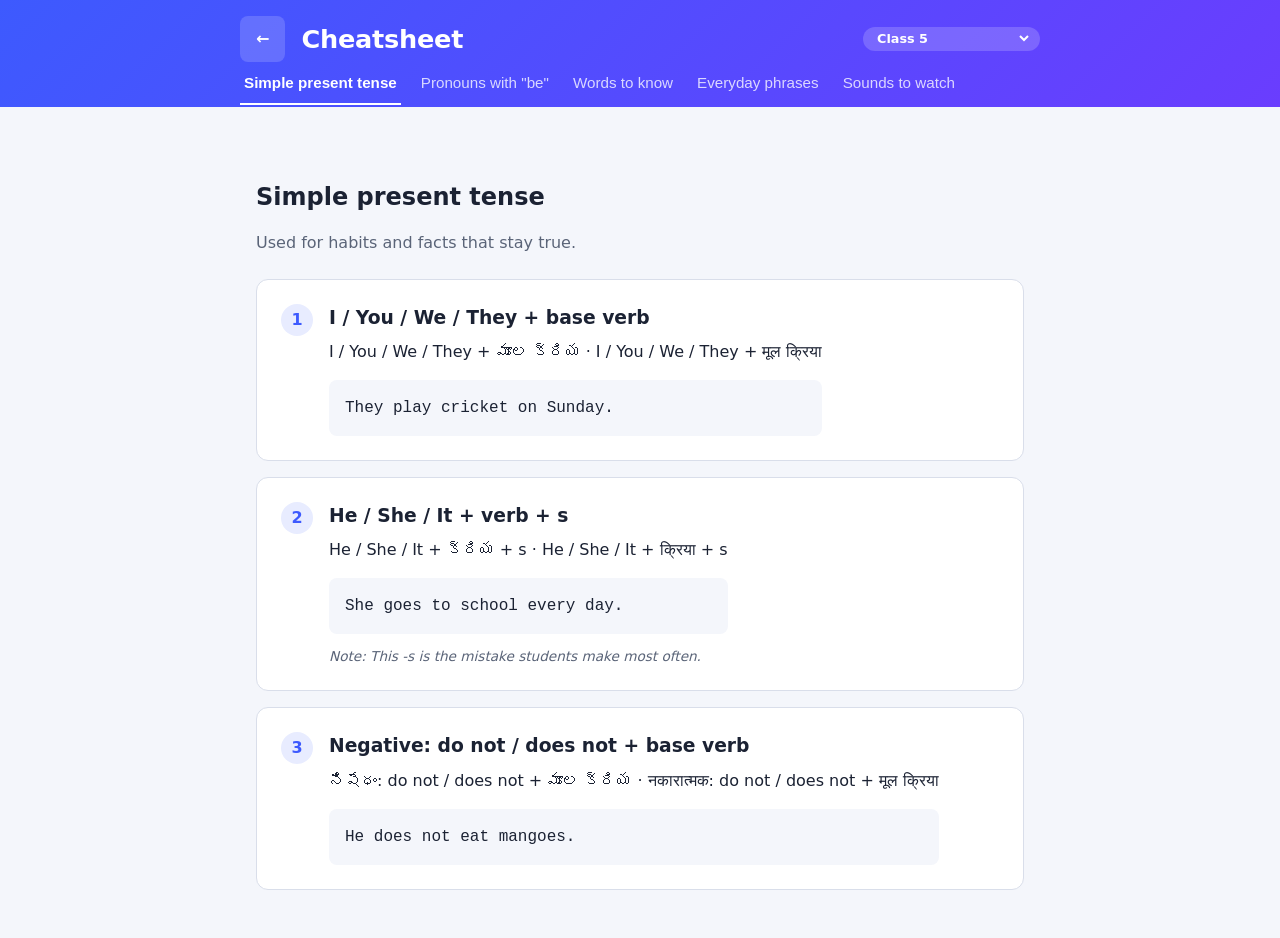
==== commit 37cc6176: "Add the app icon that quiz.html was already referencing quiz.html linked assets/icon.svg, but that f" ====
--- a/cheatsheet.html
+++ b/cheatsheet.html
@@ -6,6 +6,7 @@
   <title>Cheatsheet — QuizMaster</title>
   <meta name="description" content="Class reference sheet: grammar rules, vocabulary and phrases in English, Telugu and Hindi.">
   <link rel="stylesheet" href="assets/home.css">
+  <link rel="icon" type="image/svg+xml" href="assets/icon.svg">
   <link rel="stylesheet" href="assets/quiz.css">
 </head>
 <body class="quiz-body">
--- a/assets/home.css
+++ b/assets/home.css
@@ -16,9 +16,37 @@
   --success: #12805c;
   --success-soft: #e3f6ee;
   --focus: #1b6ef3;
+  --primary-2: #6a3dfe;          /* second stop of the progress gradient */
+  /* Brand banner. Deliberately NOT re-themed in dark mode — the header is a
+     fixed brand surface on every page, which is what ties them together. */
+  --brand-1: #3d5afe;
+  --brand-2: #6a3dfe;
   --radius: 12px;
   --radius-sm: 8px;
+  --shadow-sm: 0 1px 2px rgba(20, 30, 60, .08);
   --shadow: 0 1px 2px rgba(20, 30, 60, .06), 0 6px 20px rgba(20, 30, 60, .06);
+
+  --warning-soft: #fffbeb;
+  --warning-border: #fde68a;
+  --warning-text: #92400e;
+}
+
+/* ── Aliases for quiz.css ───────────────────────────────────────────────
+   quiz.css was written against a different naming scheme, and none of those
+   names existed — every rule using them was invalid, which is why the quiz
+   page did not inherit this theme. Mapping them here keeps both pages on one
+   palette, dark mode included, without rewriting quiz.css. */
+:root {
+  --bg-body:         var(--bg);
+  --bg-panel:        var(--surface);
+  --text-main:       var(--text);
+  --border-color:    var(--border);
+  --primary-color:   var(--primary);
+  --primary-light:   var(--primary-soft);
+  --secondary-color: var(--primary-2);
+  --success-color:   var(--success);
+  --danger-color:    var(--danger);
+  --shadow-md:       var(--shadow);
 }
 
 @media (prefers-color-scheme: dark) {
@@ -38,7 +66,13 @@
     --success: #4ed6a5;
     --success-soft: #16302a;
     --focus: #7b8cff;
+    --primary-2: #a07bff;
+    --shadow-sm: 0 1px 2px rgba(0, 0, 0, .35);
     --shadow: 0 1px 2px rgba(0, 0, 0, .3), 0 6px 20px rgba(0, 0, 0, .28);
+
+    --warning-soft: #2e2612;
+    --warning-border: #5a4a1c;
+    --warning-text: #fcd34d;
   }
 }
 
@@ -93,7 +127,7 @@
 /* ── Header ────────────────────────────────────────────────────────────── */
 
 .page-header {
-  background: linear-gradient(135deg, #3d5afe, #6a3dfe);
+  background: linear-gradient(135deg, var(--brand-1), var(--brand-2));
   color: #fff;
   padding: 28px 0 24px;
   margin-bottom: 20px;
--- a/assets/quiz.css
+++ b/assets/quiz.css
@@ -317,7 +317,7 @@
   border-radius: 12px;
 }
 .flip-card-front {
-  background: linear-gradient(135deg, var(--primary-light), #fff);
+  background: linear-gradient(135deg, var(--primary-light), var(--bg-panel));
   border: 2px dashed var(--primary-color);
   display: flex;
   flex-direction: column;
@@ -450,7 +450,7 @@
 .mp-item.pair-0 { border-color: #ef4444; background: #fef2f2; color: #991b1b; }
 .mp-item.pair-1 { border-color: #3b82f6; background: #eff6ff; color: #1e40af; }
 .mp-item.pair-2 { border-color: #10b981; background: #ecfdf5; color: #065f46; }
-.mp-item.pair-3 { border-color: #f59e0b; background: #fffbeb; color: #92400e; }
+.mp-item.pair-3 { border-color: #f59e0b; background: var(--warning-soft); color: var(--warning-text); }
 .mp-item.pair-4 { border-color: #8b5cf6; background: #f5f3ff; color: #5b21b6; }
 
 .mp-canvas {
@@ -620,14 +620,46 @@
 
 
 /* --- Cheatsheet --- */
+/* Wears the same brand gradient as the setup page header, so the cheatsheet
+   reads as part of the same app rather than a separate screen. Children below
+   are re-tinted for white-on-gradient. */
 .sticky-header {
   position: sticky;
   top: 0;
-  background: var(--bg-body);
+  background: linear-gradient(135deg, var(--brand-1), var(--brand-2));
+  color: #fff;
   z-index: 10;
   padding: 1rem 1rem 0;
-  border-bottom: 1px solid var(--border-color);
-}
+  border-bottom: 0;
+}
+.sticky-header .page-title { color: #fff; }
+
+.sticky-header .btn-icon {
+  color: #fff;
+  background: rgba(255, 255, 255, .16);
+  border: 0;
+}
+.sticky-header .btn-icon:hover { background: rgba(255, 255, 255, .3); }
+
+.sticky-header .class-badge {
+  background: rgba(255, 255, 255, .18);
+  color: #fff;
+}
+.sticky-header .class-badge select {
+  background: transparent;
+  color: #fff;
+  border: 0;
+  font: inherit;
+  min-height: 0;
+  padding: 0 2px;
+  cursor: pointer;
+}
+/* The dropdown list itself renders on the OS surface, not the gradient. */
+.sticky-header .class-badge select option { color: var(--text-main); background: var(--bg-panel); }
+
+.sticky-header .tab-btn { color: rgba(255, 255, 255, .78); }
+.sticky-header .tab-btn:hover { color: #fff; }
+.sticky-header .tab-btn.active { color: #fff; border-bottom-color: #fff; }
 .header-inner {
   display: flex;
   align-items: center;
@@ -757,7 +789,7 @@
 
 /* Cheatsheet Tips */
 .cs-tip-card {
-  background: #fffbeb; border: 1px solid #fde68a;
+  background: var(--warning-soft); border: 1px solid var(--warning-border);
   border-left: 4px solid #f59e0b;
   padding: 1.25rem; border-radius: 8px;
   margin-bottom: 1rem;
